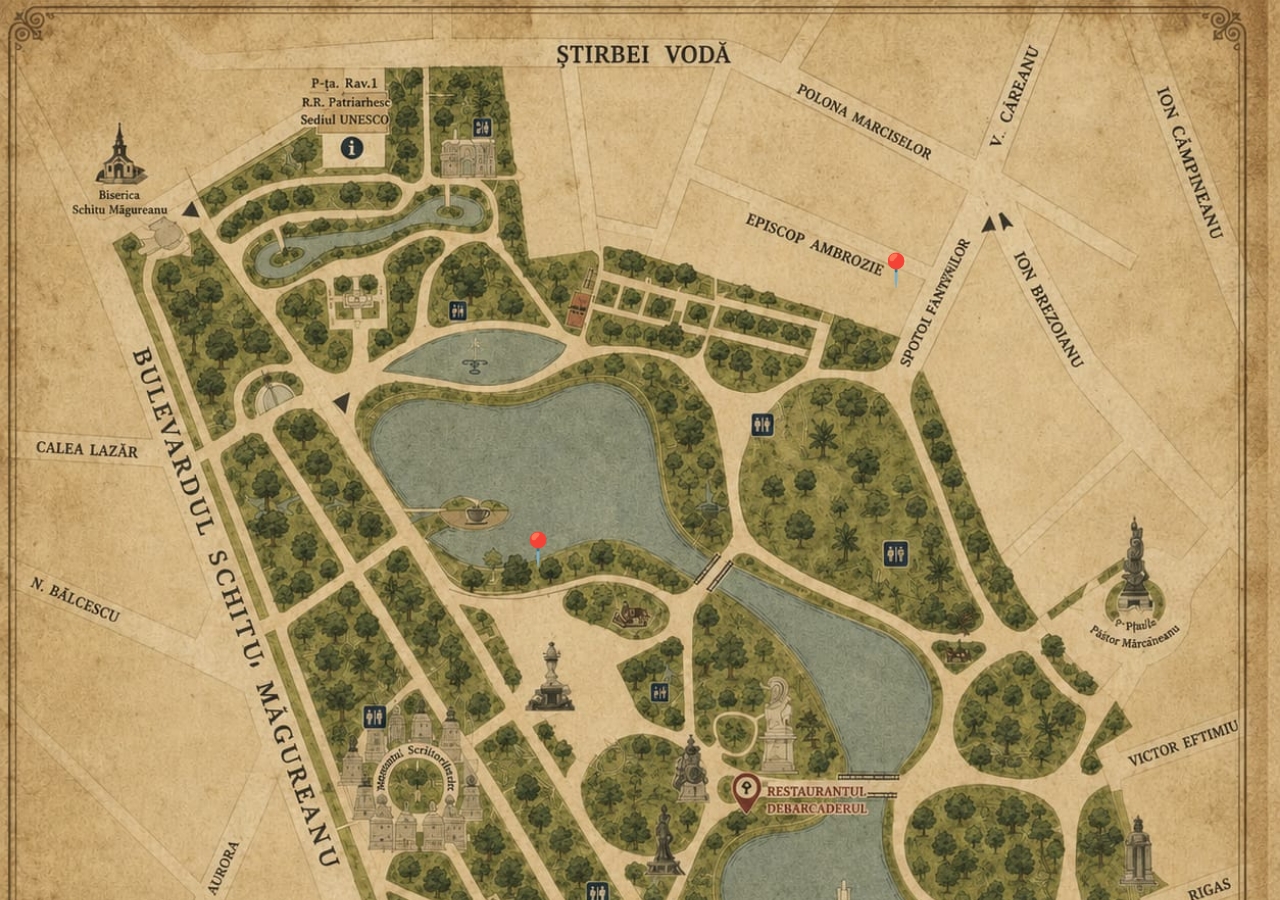
==== index.html @ abee03e5 "completly redesigned the project" ====
<!DOCTYPE html>
<html lang="en">
<head>
  <meta charset="UTF-8" />
  <meta name="viewport" content="width=device-width, initial-scale=1.0"/>
  <title>Interactive Map</title>

  <link rel="stylesheet" href="style.css" />
</head>
<body>

  <div id="map-container">

    <img id="map-image" src="map.jpeg" alt="Map" />

  </div>

  <div id="popup" class="hidden">
    <button id="close-popup">✕</button>

    <h2 id="popup-title"></h2>

    <img id="popup-image" src="" alt="" />

    <p id="popup-description"></p>
  </div>

  <script src="script.js"></script>
</body>
</html>
---- style.css ----
body {
  margin: 0;
  background: #111;
  overflow: hidden;
  font-family: Arial, sans-serif;
}

#map-container {
  position: relative;
  width: 100vw;
  height: 100vh;
  overflow: auto;
}

#map-image {
  display: block;
  width: 100%;
  height: auto;
}

/* MARKERS */

.marker {
  position: absolute;
  transform: translate(-50%, -50%);
  font-size: 32px;
  cursor: pointer;
  user-select: none;
}

/* POPUP */

#popup {
  position: fixed;
  top: 50%;
  left: 50%;
  width: 320px;

  transform: translate(-50%, -50%);

  background: white;
  border-radius: 12px;

  padding: 20px;

  z-index: 1000;
}

.hidden {
  display: none;
}

#popup img {
  width: 100%;
  border-radius: 8px;
}

#close-popup {
  float: right;
  cursor: pointer;
}
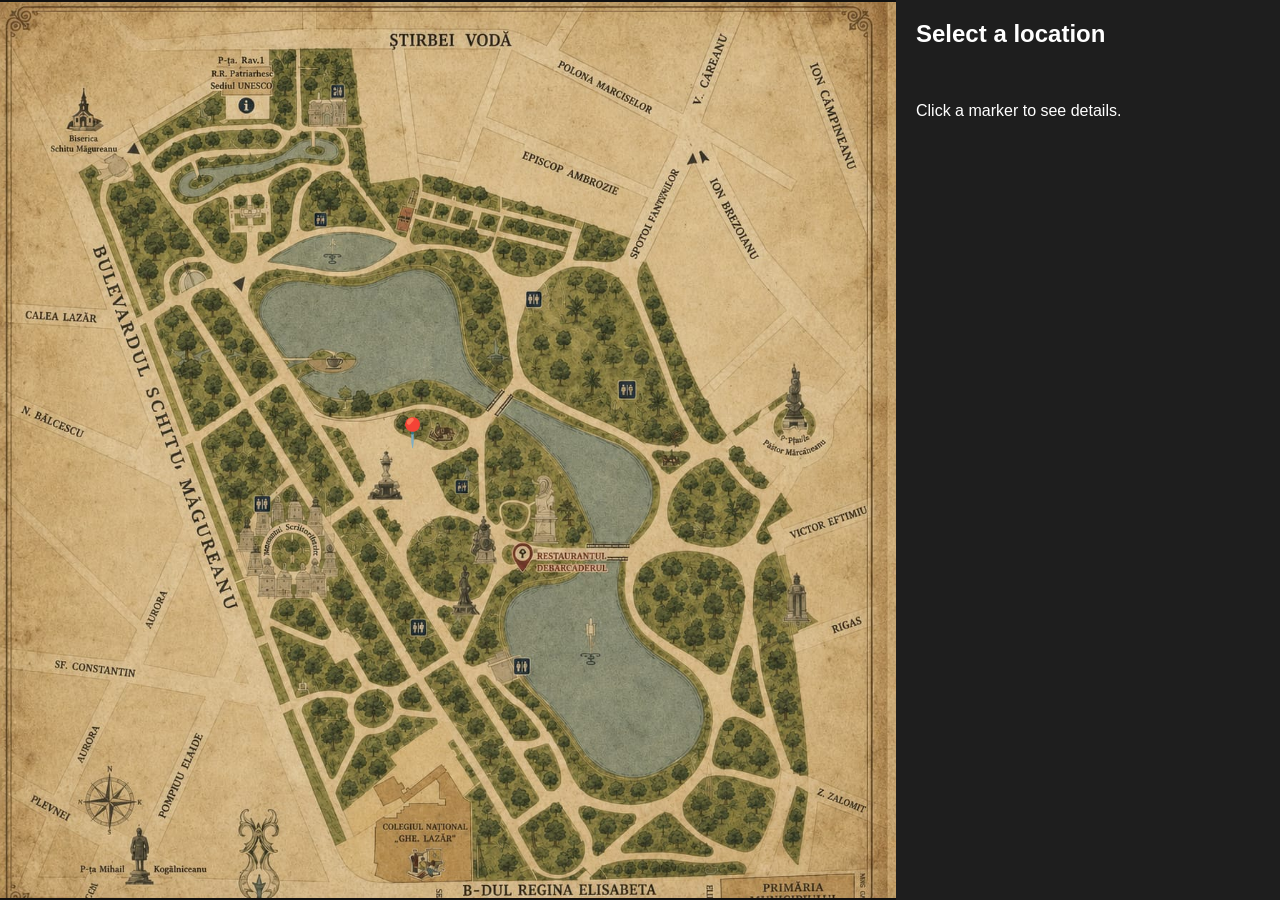
==== commit f8b3061f: "first stable version with the first point of interest" ====
--- a/index.html
+++ b/index.html
@@ -3,28 +3,32 @@
 <head>
   <meta charset="UTF-8" />
   <meta name="viewport" content="width=device-width, initial-scale=1.0"/>
-  <title>Interactive Map</title>
+  <title>Map</title>
 
   <link rel="stylesheet" href="style.css" />
 </head>
 <body>
 
-  <div id="map-container">
+  <div id="app">
 
-    <img id="map-image" src="map.jpeg" alt="Map" />
+    <!-- LEFT: MAP -->
+    <div id="map-container">
+      <img id="map-image" src="map.jpeg" alt="map" />
+    </div>
+
+    <!-- RIGHT: INFO PANEL -->
+    <div id="info-panel">
+      <h2 id="info-title">Select a location</h2>
+
+      <img id="info-image" />
+
+      <p id="info-description">
+        Click a marker to see details.
+      </p>
+    </div>
 
   </div>
 
-  <div id="popup" class="hidden">
-    <button id="close-popup">✕</button>
-
-    <h2 id="popup-title"></h2>
-
-    <img id="popup-image" src="" alt="" />
-
-    <p id="popup-description"></p>
-  </div>
-
-  <script src="script.js"></script>
+  <script type="module" src="script.js"></script>
 </body>
 </html>
--- a/style.css
+++ b/style.css
@@ -1,21 +1,32 @@
 body {
   margin: 0;
-  background: #111;
+  font-family: Arial, sans-serif;
   overflow: hidden;
-  font-family: Arial, sans-serif;
 }
+
+/* MAIN LAYOUT */
+
+#app {
+  display: flex;
+  width: 100vw;
+  height: 100vh;
+}
+
+/* LEFT SIDE - MAP */
 
 #map-container {
   position: relative;
-  width: 100vw;
-  height: 100vh;
-  overflow: auto;
+  width: 70%;
+  height: 100%;
+  background: #111;
 }
 
 #map-image {
-  display: block;
+  position: absolute;
+  inset: 0;
   width: 100%;
-  height: auto;
+  height: 100%;
+  object-fit: contain;
 }
 
 /* MARKERS */
@@ -23,39 +34,31 @@
 .marker {
   position: absolute;
   transform: translate(-50%, -50%);
-  font-size: 32px;
+  font-size: 28px;
   cursor: pointer;
-  user-select: none;
+  z-index: 10;
 }
 
-/* POPUP */
+/* RIGHT SIDE - INFO PANEL */
 
-#popup {
-  position: fixed;
-  top: 50%;
-  left: 50%;
-  width: 320px;
-
-  transform: translate(-50%, -50%);
-
-  background: white;
-  border-radius: 12px;
+#info-panel {
+  width: 30%;
+  height: 100%;
+  background: #1e1e1e;
+  color: white;
 
   padding: 20px;
+  box-sizing: border-box;
 
-  z-index: 1000;
+  overflow-y: auto;
 }
 
-.hidden {
-  display: none;
+#info-panel img {
+  width: 100%;
+  border-radius: 10px;
+  margin-top: 10px;
 }
 
-#popup img {
-  width: 100%;
-  border-radius: 8px;
-}
-
-#close-popup {
-  float: right;
-  cursor: pointer;
+#info-title {
+  margin-top: 0;
 }
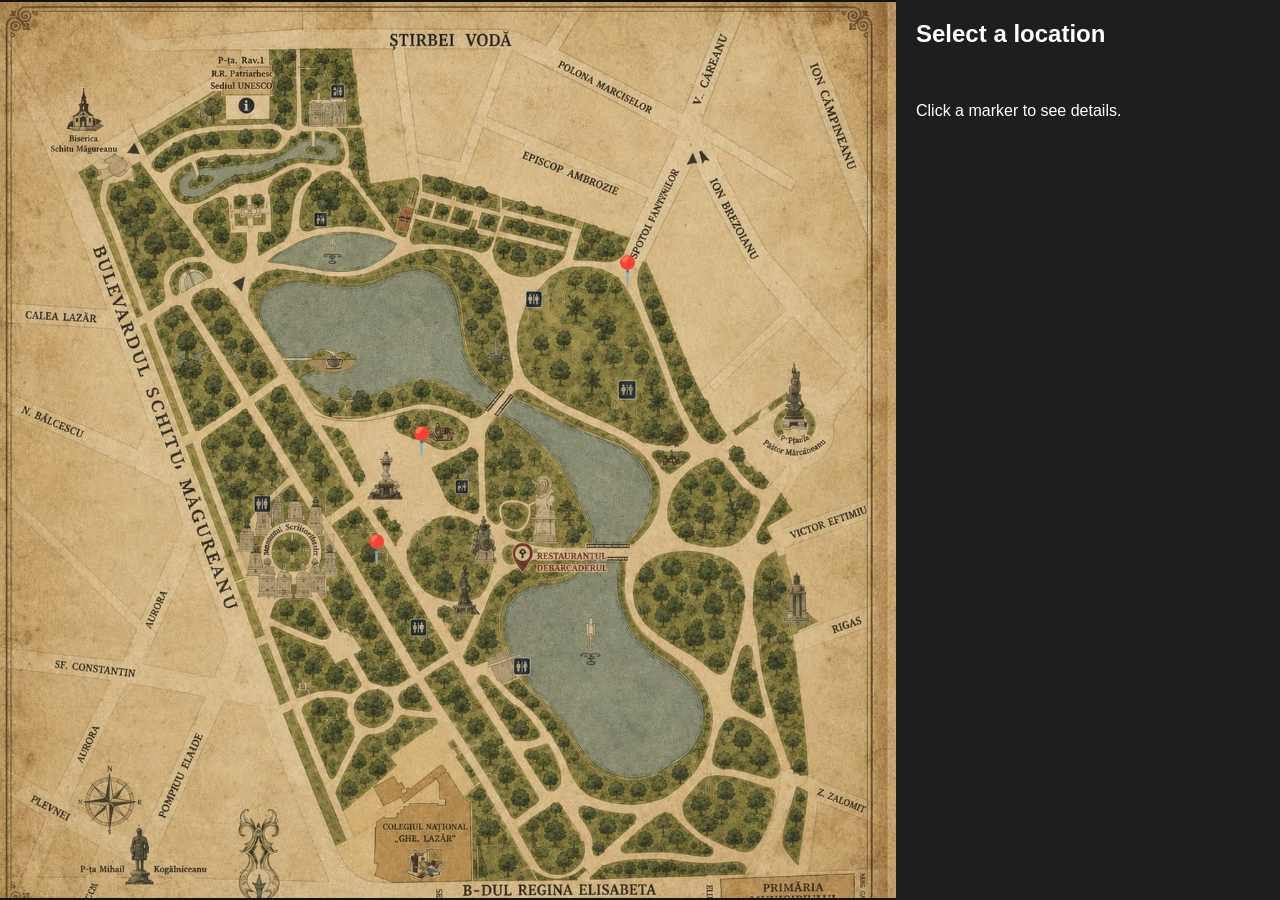
==== commit 23999302: "fixed the viewport" ====
--- a/index.html
+++ b/index.html
@@ -3,7 +3,7 @@
 <head>
   <meta charset="UTF-8" />
   <meta name="viewport" content="width=device-width, initial-scale=1.0"/>
-  <title>Map</title>
+  <title>Interactive Map</title>
 
   <link rel="stylesheet" href="style.css" />
 </head>
@@ -11,12 +11,12 @@
 
   <div id="app">
 
-    <!-- LEFT: MAP -->
+    <!-- MAP -->
     <div id="map-container">
       <img id="map-image" src="map.jpeg" alt="map" />
     </div>
 
-    <!-- RIGHT: INFO PANEL -->
+    <!-- INFO PANEL -->
     <div id="info-panel">
       <h2 id="info-title">Select a location</h2>
 
@@ -29,6 +29,6 @@
 
   </div>
 
-  <script type="module" src="script.js"></script>
+  <script type="module" src="./script.js"></script>
 </body>
 </html>
